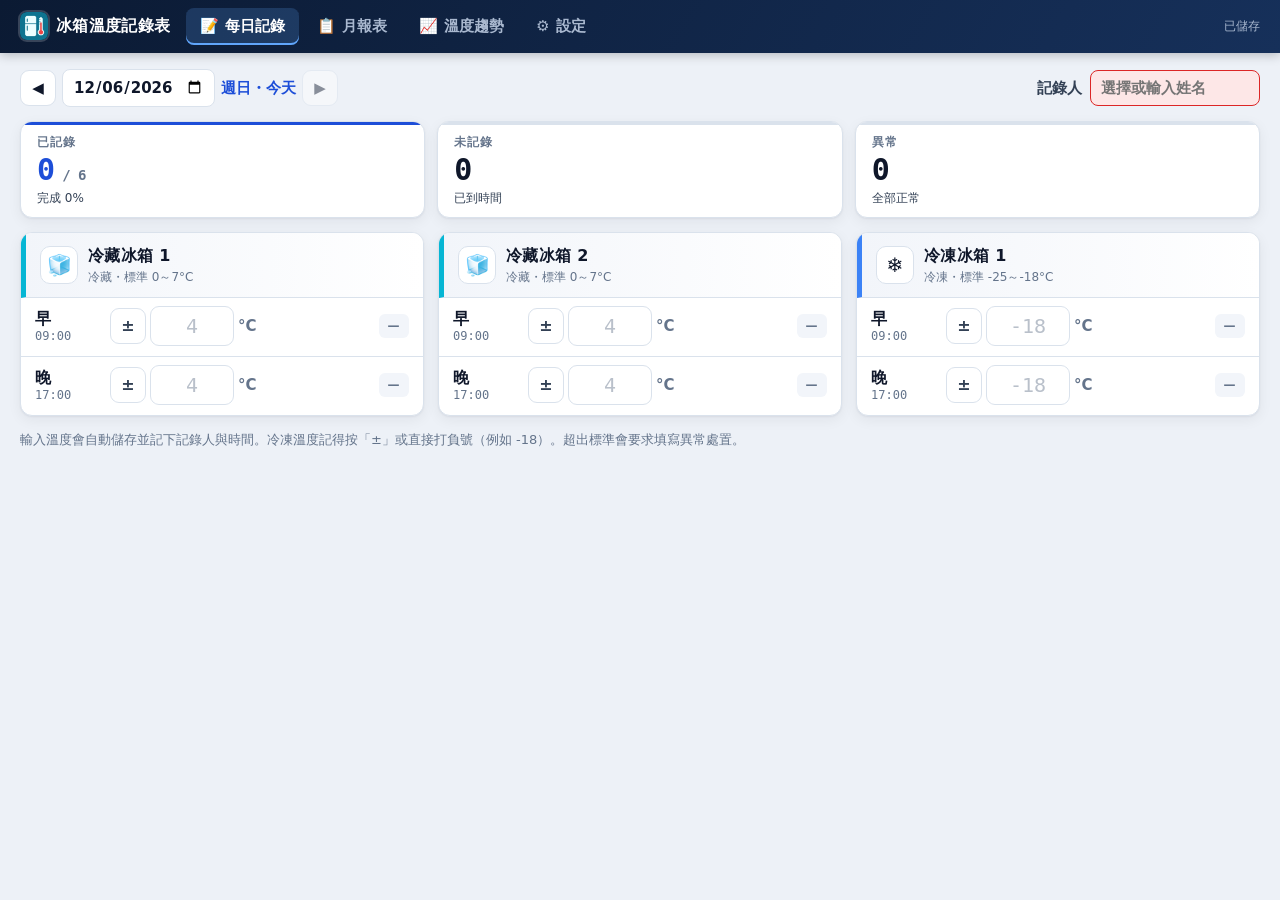
==== web/index.html @ ce582759 "v1.4.1: 下限／上限填反時照較低～較高判斷，啟動與設定時自動對調 Co-Authored-By: Claude Opus 5.5 <noreply@anthropic.com>" ====
<!doctype html>
<html lang="zh-Hant">
<head>
<meta charset="utf-8">
<meta name="viewport" content="width=device-width, initial-scale=1, maximum-scale=1, viewport-fit=cover">
<meta name="theme-color" content="#0b1a33">
<meta name="apple-mobile-web-app-capable" content="yes">
<meta name="apple-mobile-web-app-status-bar-style" content="black-translucent">
<meta name="apple-mobile-web-app-title" content="冰箱溫度">
<title>冰箱溫度記錄表系統</title>
<link rel="manifest" href="manifest.webmanifest">
<link rel="icon" href="icons/icon-192.png">
<link rel="apple-touch-icon" href="icons/apple-touch-icon.png">
<link rel="stylesheet" href="styles.css?v=11">
</head>
<body>
<header class="top">
  <div class="brand"><img src="icons/icon-192.png" alt=""><span id="shop">冰箱溫度記錄表</span></div>
  <nav id="nav">
    <a href="#/day" data-v="day" title="Alt+1"><b>📝</b><span>每日記錄</span><i id="navdot" hidden></i></a>
    <a href="#/month" data-v="month" title="Alt+2"><b>📋</b><span>月報表</span></a>
    <a href="#/chart" data-v="chart" title="Alt+3"><b>📈</b><span>溫度趨勢</span></a>
    <a href="#/settings" data-v="settings" title="Alt+4"><b>⚙️</b><span>設定</span></a>
  </nav>
  <span id="status" class="status"></span>
  <a id="cloudst" class="cloudst" href="#/settings" hidden></a>
</header>
<main id="app"><p class="empty">載入中…</p></main>
<div id="tt" class="tt" hidden></div>
<div id="toast" class="toast" hidden></div>
<script src="config.js?v=11"></script>
<script src="xlsx.js?v=11"></script>
<script src="app.js?v=11"></script>
</body>
</html>
---- web/styles.css ----
:root {
  color-scheme: light;
  /* 專業儀表板風：深藍頂列／導覽、淺灰藍底、白色資訊卡 */
  --bg: #edf1f7;
  --surface: #ffffff;
  --surface-2: #f2f5fa;
  --line: #dae2ec;
  --text: #0f172a;
  --text-2: #334155;
  --muted: #64748b;
  --brand: #1d4ed8;
  --brand-ink: #fff;
  --brand-soft: #dde8fd;
  --nav: #0b1a33;
  --nav-2: #16305a;
  --nav-text: #a9b8cf;
  --series: #2563eb;
  --series-soft: #dbe7fb;
  --up: #15803d;
  --down: #dc2626;
  --danger: #dc2626;
  --has: #f8fafd;
  --bad-soft: #fde7e7;
  --warn: #b45309;
  --warn-soft: #fdf1d3;
  --ok-soft: #dcf5e4;
  --band: rgba(22, 163, 74, .10);
  --shadow: 0 1px 2px rgba(15, 23, 42, .05), 0 4px 14px rgba(15, 23, 42, .06);
  --r: 12px;
  --mono: ui-monospace, "SF Mono", "Cascadia Mono", Consolas, "Roboto Mono", monospace;
}
@media (prefers-color-scheme: dark) {
  :root:not([data-theme="light"]) {
    color-scheme: dark;
    --bg: #08101d;
    --surface: #101b2d;
    --surface-2: #172439;
    --line: #23334b;
    --text: #e3e9f2;
    --text-2: #b4c0d2;
    --muted: #8193ab;
    --brand: #60a5fa;
    --brand-ink: #06101f;
    --brand-soft: #16294a;
    --nav: #050c18;
    --nav-2: #0c1a30;
    --nav-text: #8fa1bb;
    --series: #60a5fa;
    --series-soft: #1b3150;
    --up: #4ade80;
    --down: #f87171;
    --danger: #f87171;
    --has: #122036;
    --bad-soft: #3a1820;
    --warn: #fbbf24;
    --warn-soft: #382c10;
    --ok-soft: #11301f;
    --band: rgba(74, 222, 128, .10);
    --shadow: 0 1px 2px rgba(0, 0, 0, .3);
  }
}
:root[data-theme="dark"] { color-scheme: dark; }

* { box-sizing: border-box; }
html { -webkit-text-size-adjust: 100%; }
body {
  margin: 0; background: var(--bg); color: var(--text);
  font: 15px/1.5 system-ui, -apple-system, "Segoe UI", "Microsoft JhengHei", "PingFang TC", "Noto Sans TC", sans-serif;
  font-variant-numeric: tabular-nums;
}
[hidden] { display: none !important; }
h2, h3 { margin: 0; }
h2 { font-size: 20px; }
h3 { font-size: 15px; }
code { font-size: 12px; word-break: break-all; background: var(--surface-2); padding: 1px 4px; border-radius: 4px; }
.muted { color: var(--muted); }
.center { text-align: center; }
.pad { padding: 0 16px; }
.sp { flex: 1; }
.empty { color: var(--muted); text-align: center; padding: 32px 12px; }
.hint { color: var(--muted); font-size: 13px; margin: 0 0 12px; }

/* ---- 頂列 ---- */
.top {
  position: sticky; top: 0; z-index: 20; display: flex; align-items: center; gap: 16px;
  padding: 8px 20px; padding-top: max(8px, env(safe-area-inset-top));
  background: var(--surface); border-bottom: 1px solid var(--line);
}
.brand { display: flex; align-items: center; gap: 8px; font-weight: 700; font-size: 16px; white-space: nowrap; min-width: 0; }
.brand img { width: 28px; height: 28px; border-radius: 7px; }
.brand span { overflow: hidden; text-overflow: ellipsis; }
#nav { display: flex; gap: 4px; }
#nav a {
  display: flex; align-items: center; gap: 6px; padding: 7px 14px; border-radius: 8px;
  color: var(--text-2); text-decoration: none; font-weight: 600; white-space: nowrap;
}
#nav a b { font-weight: 400; }
#nav a:hover { background: var(--surface-2); }
#nav a.on { background: var(--brand-soft); color: var(--brand); }
.status { margin-left: auto; font-size: 12px; color: var(--muted); white-space: nowrap; }
.status.bad { color: var(--danger); font-weight: 700; }
.cloudst { font-size: 12px; font-weight: 600; color: var(--muted); text-decoration: none; white-space: nowrap; padding: 3px 8px; border-radius: 999px; background: var(--surface-2); }
.cloudst.ok { color: var(--up); }
.cloudst.bad { color: var(--danger); }
.cloudform { display: grid; grid-template-columns: minmax(0, 2fr) minmax(0, 1fr) auto; gap: 10px; align-items: end; }
.cloudform label { display: grid; gap: 4px; font-weight: 600; color: var(--text-2); font-size: 13px; }
.card p.pad { margin: 0 0 12px; }
.modal { position: fixed; inset: 0; z-index: 70; background: rgba(0, 0, 0, .45); display: grid; place-items: center; padding: 16px; }
.dlg { background: var(--surface); color: var(--text); border-radius: 14px; padding: 20px; max-width: 440px; width: 100%; box-shadow: 0 10px 40px rgba(0, 0, 0, .3); }
.dlg p { margin: 0 0 16px; line-height: 1.6; }
.dlg .btns { flex-direction: column; }
.dlg .btns .btn { width: 100%; min-height: 42px; }

/* 導覽列固定：整個頁面不捲動，只有內容區（#app）捲動，iPhone 彈跳或叫出鍵盤時頂列、底部導覽也不會跑掉 */
html, body { height: 100%; }
body { display: flex; flex-direction: column; height: 100vh; height: 100dvh; overflow: hidden; overscroll-behavior: none; }
.top { flex: none; }
main {
  flex: 1; min-height: 0; overflow-y: auto; overflow-x: hidden; overscroll-behavior: contain; -webkit-overflow-scrolling: touch;
  padding: 16px max(20px, calc((100% - 1400px) / 2)) 40px;
}
.page-head { display: flex; align-items: center; gap: 12px; flex-wrap: wrap; margin-bottom: 14px; }

/* ---- 按鈕與輸入 ---- */
.btn {
  display: inline-flex; align-items: center; justify-content: center; gap: 4px;
  min-height: 36px; padding: 6px 14px; border-radius: 8px; border: 1px solid var(--line);
  background: var(--surface); color: var(--text); font: inherit; font-weight: 600; cursor: pointer; user-select: none;
}
.btn:hover:not(:disabled) { border-color: var(--muted); }
.btn:disabled { opacity: .45; cursor: default; }
.btn.primary { background: var(--brand); border-color: var(--brand); color: var(--brand-ink); }
.btn.danger { color: var(--danger); }
.btn.icon { padding: 0; width: 36px; }
.btn.sm { min-height: 28px; width: 28px; font-size: 11px; }
input, textarea, select {
  font: inherit; color: var(--text); background: var(--surface); border: 1px solid var(--line);
  border-radius: 8px; padding: 6px 10px; min-height: 36px; min-width: 0;
}
input:focus, textarea:focus { outline: 2px solid var(--brand); outline-offset: -1px; border-color: transparent; }
input.warn { border-color: var(--danger); }
input[type=checkbox] { min-height: 0; width: 18px; height: 18px; accent-color: var(--brand); }
textarea { width: 100%; resize: vertical; }
.chk { display: inline-flex; align-items: center; gap: 6px; font-size: 13px; color: var(--text-2); cursor: pointer; }

.seg { display: inline-flex; flex-wrap: wrap; gap: 2px; background: var(--surface-2); padding: 3px; border-radius: 9px; }
.seg button {
  font: inherit; font-size: 13px; font-weight: 600; border: 0; background: transparent; color: var(--text-2);
  padding: 5px 11px; border-radius: 7px; cursor: pointer; white-space: nowrap;
}
.seg button.on { background: var(--surface); color: var(--brand); box-shadow: var(--shadow); }
.seg.sm button { padding: 3px 9px; font-size: 12px; }

/* ---- KPI ---- */
.kpis { display: grid; grid-template-columns: repeat(auto-fit, minmax(150px, 1fr)); gap: 10px; margin-bottom: 14px; }
.kpi { background: var(--surface); border: 1px solid var(--line); border-radius: var(--r); padding: 10px 14px; box-shadow: var(--shadow); }
.kpi .l { font-size: 12px; color: var(--muted); font-weight: 600; }
.kpi .v { font-size: 22px; font-weight: 700; line-height: 1.3; }
.kpi.main .v { color: var(--brand); }
.kpi .s { font-size: 12px; color: var(--text-2); }
.dl { font-weight: 700; }
.dl.up { color: var(--up); }
.dl.down { color: var(--down); }

/* ---- 每日記錄 ---- */
.datebar { display: flex; align-items: center; gap: 6px; flex-wrap: wrap; }
.datebar input[type=date], .datebar input[type=month] { font-weight: 700; }
.wd { font-weight: 700; color: var(--text-2); min-width: 4.5em; text-align: center; }
.wd.we { color: var(--brand); }
.me { margin-left: auto; display: flex; align-items: center; gap: 8px; font-weight: 700; color: var(--text-2); }
.me input { width: 170px; font-weight: 700; }
.me.need input { border-color: var(--danger); background: var(--bad-soft); }
#navdot { width: 8px; height: 8px; border-radius: 50%; background: var(--danger); display: inline-block; margin-left: -2px; align-self: flex-start; }
.banner { padding: 9px 14px; border-radius: var(--r); margin-bottom: 10px; font-size: 14px; line-height: 1.7; }
.banner.warn { background: var(--warn-soft); color: var(--warn); }
.banner.bad { background: var(--bad-soft); color: var(--danger); font-weight: 600; }
.lnk { font: inherit; color: inherit; background: none; border: 0; padding: 0; text-decoration: underline; cursor: pointer; font-weight: 700; }
.kpi .v small { font-size: 14px; color: var(--muted); font-weight: 600; }
.kpi.warnk .v { color: var(--warn); }
.kpi.badk .v { color: var(--danger); }

.fridges { display: grid; grid-template-columns: repeat(auto-fill, minmax(340px, 1fr)); gap: 14px; margin-bottom: 14px; align-items: start; }
.fcard { background: var(--surface); border: 1px solid var(--line); border-radius: var(--r); box-shadow: var(--shadow); overflow: hidden; }
.fhead { display: flex; align-items: center; gap: 10px; padding: 10px 14px; background: var(--surface-2); border-left: 4px solid var(--brand); }
.fcard.t-freeze .fhead { border-left-color: #2563eb; }
.fcard.t-hot .fhead { border-left-color: #ea580c; }
.fcard.t-other .fhead { border-left-color: var(--muted); }
.ficon { font-size: 22px; }
.fname { display: flex; flex-direction: column; min-width: 0; }
.fname b { font-size: 16px; }
.fname small { color: var(--muted); font-size: 12px; }
.fname .tag { align-self: flex-start; margin: 2px 0; }
.srow { display: grid; grid-template-columns: 4.2em auto 1fr; grid-template-areas: "slot tin st" "slot meta meta"; align-items: center; gap: 2px 12px; padding: 8px 14px; border-top: 1px solid var(--line); }
.fhead + .srow { border-top: 0; }
.srow.has { background: var(--has); }
.srow.x { background: var(--bad-soft); }
.slot { grid-area: slot; display: flex; flex-direction: column; line-height: 1.25; }
.slot b { font-size: 16px; }
.slot small { color: var(--muted); font-size: 12px; }
.tin { grid-area: tin; display: flex; align-items: center; gap: 4px; }
.tin input { width: 84px; text-align: center; font-weight: 700; font-size: 18px; padding: 4px; }
.srow.x .tin input { color: var(--danger); border-color: var(--danger); }
.tin .unit { color: var(--muted); font-weight: 600; }
.btn.sign { font-size: 16px; color: var(--text-2); }
.st { grid-area: st; justify-self: end; }
.meta { grid-area: meta; font-size: 12px; color: var(--muted); }
.meta:empty { display: none; }
.pill { display: inline-block; font-size: 12px; font-weight: 700; padding: 2px 10px; border-radius: 999px; background: var(--surface-2); color: var(--muted); white-space: nowrap; }
.pill.ok { background: var(--ok-soft); color: var(--up); }
.pill.bad { background: var(--danger); color: #fff; }
.pill.miss { background: var(--warn-soft); color: var(--warn); }
.actbox { grid-column: 1 / -1; margin-top: 6px; text-align: left; font: inherit; font-size: 13px; color: var(--text-2); background: var(--surface); border: 1px dashed var(--line); border-radius: 8px; padding: 6px 10px; cursor: pointer; line-height: 1.5; }
.actbox.open { color: var(--danger); border-color: var(--danger); font-weight: 700; }

/* ---- 區域 ---- */
.areah { display: flex; align-items: baseline; gap: 8px; font-size: 16px; margin: 4px 0 10px; color: var(--text-2); }
.areah small { font-size: 12px; color: var(--muted); font-weight: 600; }
.sh-std { display: flex; flex-wrap: wrap; gap: 2px 14px; font-size: 11.5px; color: #444; margin-bottom: 6px; }
.sh-tbl.dense th, .sh-tbl.dense td { font-size: 10px; padding: 1px 2px; }
.sh-tbl.dense td.t { min-width: 30px; }
.sh-tbl.dense td.acts { min-width: 70px; }
.ftable .f-area { width: 120px; }

/* ---- 對話框 ---- */
.dlg.wide { max-width: 560px; }
.dlg { max-height: calc(100vh - 32px); overflow: auto; }
.dlg .xh { color: var(--danger); font-size: 18px; margin-bottom: 8px; }
.xv { color: var(--danger); }
.btns.col { flex-direction: column; }
.btns.col .btn { width: 100%; min-height: 42px; }
.dlg .btns { margin-top: 14px; }
.chips { display: flex; flex-wrap: wrap; gap: 6px; margin-bottom: 12px; }
.chip { font: inherit; font-size: 13px; padding: 5px 11px; border-radius: 999px; border: 1px solid var(--line); background: var(--surface-2); color: var(--text-2); cursor: pointer; }
.chip.on { background: var(--brand-soft); color: var(--brand); border-color: var(--brand); }
.fl { display: grid; gap: 4px; font-weight: 600; color: var(--text-2); font-size: 13px; margin-bottom: 10px; }
.fl input { width: 140px; }

/* ---- 表格 ---- */
.tbl-wrap { overflow-x: auto; background: var(--surface); border: 1px solid var(--line); border-radius: var(--r); box-shadow: var(--shadow); }
.card .tbl-wrap { border: 0; border-radius: 0; box-shadow: none; }
table { width: 100%; border-collapse: collapse; }
th, td { padding: 7px 10px; text-align: left; border-bottom: 1px solid var(--line); white-space: nowrap; }
th { font-size: 12px; color: var(--muted); font-weight: 700; background: var(--surface-2); }
tbody tr:last-child td { border-bottom: 0; }
.r { text-align: right; }
.c { text-align: center; }

.ftable td { padding: 5px 8px; }
.ftable input:not([type=checkbox]), .ftable select { width: 100%; }
.ftable .f-name { min-width: 160px; }
.ftable .f-type { width: 110px; }
.ftable .f-lo input, .ftable .f-hi input { width: 90px; text-align: right; }
.ftable label span { display: none; }
.ftable .mv { white-space: nowrap; width: 70px; }
.ftable .mv .btn { margin-right: 2px; }
.ftable tr.off td { color: var(--muted); }
.ftable tr.off input:not([type=checkbox]) { opacity: .6; }
.slots { display: grid; gap: 8px; }
.slotrow { display: grid; grid-template-columns: 1fr 130px auto; gap: 8px; align-items: center; }
#staff { min-height: 110px; }

/* ---- 卡片 / 篩選 ---- */
.filters { display: flex; flex-wrap: wrap; gap: 10px; align-items: center; margin-bottom: 14px; }
.range { display: flex; align-items: center; gap: 6px; flex-wrap: wrap; }
.range .muted { font-size: 13px; }
.card { background: var(--surface); border: 1px solid var(--line); border-radius: var(--r); margin-bottom: 14px; box-shadow: var(--shadow); padding-bottom: 12px; overflow: hidden; }
.card:has(> .tbl-wrap:last-child) { padding-bottom: 0; }
.card-head { display: flex; align-items: center; gap: 10px; flex-wrap: wrap; padding: 12px 16px 8px; }
.card.form { padding: 14px 16px; }
.card.form label { display: grid; gap: 4px; font-weight: 600; color: var(--text-2); max-width: 420px; }
.card .hint.pad { margin-bottom: 10px; }
.two { display: grid; grid-template-columns: 1fr 1fr; gap: 14px; }
.btns { display: flex; gap: 8px; flex-wrap: wrap; }

/* ---- 趨勢圖 ---- */
.charts { display: grid; grid-template-columns: repeat(auto-fill, minmax(460px, 1fr)); gap: 14px; }
.charts.one { grid-template-columns: 1fr; }
.charts .card { margin-bottom: 0; }
.cstats { display: flex; flex-wrap: wrap; gap: 4px 16px; padding: 0 16px 8px; font-size: 13px; color: var(--text-2); }
.cstats b { color: var(--text); }
.cstats b.xv { color: var(--danger); }
.chart { padding: 0 12px; min-height: 120px; }
.chart svg { display: block; overflow: visible; }
.chart .grid { stroke: var(--line); stroke-width: 1; }
.chart .zero { stroke: var(--muted); stroke-width: 1; }
.chart .band { fill: var(--band); }
.chart .limit { stroke: var(--danger); stroke-width: 1.2; stroke-dasharray: 5 4; }
.chart .yl { fill: var(--muted); font-size: 11px; text-anchor: end; }
.chart .xl { fill: var(--muted); font-size: 11px; text-anchor: middle; }
.chart .line { fill: none; stroke: var(--series); stroke-width: 2; stroke-linejoin: round; }
.chart .pt { fill: var(--surface); stroke: var(--series); stroke-width: 1.6; }
.chart .pt.x { fill: var(--danger); stroke: var(--surface); stroke-width: 1.5; }
.chart .pt.hl { stroke: var(--text); stroke-width: 2.4; }
.chart .hit { fill: transparent; cursor: crosshair; }

/* ---- 月報表（紙本樣式，深色模式也保持白底） ---- */
.sheets { display: grid; gap: 20px; justify-items: center; }
.sheet {
  width: 100%; max-width: 800px; background: #fff; color: #111; padding: 22px 26px; border-radius: 4px;
  box-shadow: 0 1px 3px rgba(0, 0, 0, .12), 0 4px 16px rgba(0, 0, 0, .06); font-size: 12.5px; overflow-x: auto;
}
.sh-head h2 { text-align: center; font-size: 20px; letter-spacing: .08em; margin-bottom: 8px; }
.sh-info { display: flex; justify-content: space-between; flex-wrap: wrap; gap: 4px 16px; margin-bottom: 8px; font-size: 13px; }
.sh-tbl { border-collapse: collapse; width: 100%; }
.sh-tbl th, .sh-tbl td { border: 1px solid #555; padding: 2px 5px; height: 21px; color: #111; background: none; font-size: 12px; white-space: nowrap; }
.sh-tbl th { background: #eef3f4; font-weight: 700; }
.sh-tbl th small { font-weight: 400; }
.sh-tbl tbody tr:last-child td { border-bottom: 1px solid #555; }
.sh-tbl tr.we td:nth-child(-n+2) { color: #b91c1c; }
.sh-tbl td.t { font-weight: 700; min-width: 40px; }
.sh-tbl td.x { color: #c00; background: #fde8e8; }
.sh-tbl td.by small { color: #b45309; margin-left: 2px; }
.sh-tbl td.acts { white-space: normal; min-width: 110px; font-size: 11px; color: #c00; line-height: 1.35; }
.sh-tbl .sign { width: 46px; }
.sh-foot { margin-top: 8px; font-size: 12.5px; }
.sh-sum { margin-bottom: 14px; }
.sh-sum .xv { color: #c00; }
.sh-signs { display: flex; gap: 12px; }
.sh-signs span { flex: 1; border-bottom: 1px solid #333; padding-bottom: 18px; }
.sh-note { margin-top: 10px; color: #666; font-size: 11px; }


/* ============================================================ 專業儀表板風外觀 ============================================================ */
/* 頂列：深藍漸層 */
.top { background: linear-gradient(120deg, var(--nav), var(--nav-2)); border-bottom: 0; color: #fff; box-shadow: 0 2px 10px rgba(5, 12, 24, .25); }
.brand { color: #fff; letter-spacing: .02em; }
.brand img { box-shadow: 0 0 0 2px rgba(255, 255, 255, .18); }
#nav a { color: var(--nav-text); }
#nav a:hover { background: rgba(255, 255, 255, .08); color: #fff; }
#nav a.on { background: rgba(96, 165, 250, .2); color: #fff; box-shadow: inset 0 -2px 0 #60a5fa; }
.status { color: var(--nav-text); }
.status.bad { color: #fca5a5; }
.cloudst { background: rgba(255, 255, 255, .1); color: var(--nav-text); display: inline-flex; align-items: center; gap: 5px; }
.cloudst::before { content: ''; width: 7px; height: 7px; border-radius: 50%; background: currentColor; }
.cloudst.ok { color: #4ade80; }
.cloudst.bad { color: #fca5a5; }

/* 按鈕／切換 */
.btn { border-radius: 9px; }
.btn.primary { background: linear-gradient(180deg, #2b62e8, #1d4ed8); border-color: #1a45c2; color: #fff; box-shadow: 0 1px 2px rgba(29, 78, 216, .3); }
.seg { background: var(--surface-2); border: 1px solid var(--line); }
.seg button.on { background: var(--brand); color: var(--brand-ink); box-shadow: 0 1px 3px rgba(29, 78, 216, .3); }

/* KPI 儀表：大數字＋上方色條 */
.kpis { gap: 12px; }
.kpi { position: relative; overflow: hidden; padding: 12px 16px 10px; border-radius: var(--r); }
.kpi::before { content: ''; position: absolute; left: 0; right: 0; top: 0; height: 3px; background: var(--line); }
.kpi.main::before { background: var(--brand); }
.kpi.warnk::before { background: #f59e0b; }
.kpi.badk::before { background: var(--danger); }
.kpi .l { letter-spacing: .08em; font-size: 11.5px; }
.kpi .v { font-family: var(--mono); font-size: 30px; font-weight: 800; letter-spacing: -.02em; line-height: 1.25; }
.kpi .v small { font-family: var(--mono); }

/* 提示條 */
.banner { border-left: 4px solid currentColor; border-radius: 8px; }

/* 區域標題 */
.areah { display: flex; align-items: center; gap: 10px; color: var(--text); font-size: 15px; letter-spacing: .04em; margin: 10px 0; }
.areah::after { content: ''; flex: 1; height: 1px; background: var(--line); }
.areah small { background: var(--brand-soft); color: var(--brand); padding: 1px 9px; border-radius: 999px; }

/* 設備卡 */
.fcard { border-radius: var(--r); }
.fhead { background: linear-gradient(90deg, var(--surface-2), var(--surface)); border-left-width: 5px; border-bottom: 1px solid var(--line); padding: 11px 14px; }
.fcard.t-chill .fhead { border-left-color: #06b6d4; }
.fcard.t-freeze .fhead { border-left-color: #3b82f6; }
.ficon { width: 38px; height: 38px; flex: none; border-radius: 10px; display: grid; place-items: center; background: var(--surface); border: 1px solid var(--line); font-size: 20px; }
.fname b { letter-spacing: .02em; }
.srow.x { box-shadow: inset 4px 0 0 var(--danger); }
.srow.has:not(.x) { box-shadow: inset 4px 0 0 #22c55e; }
.slot small { font-family: var(--mono); }
.tin input { font-family: var(--mono); font-size: 20px; font-weight: 800; border-radius: 9px; }
.tin input::placeholder { font-weight: 500; color: var(--muted); opacity: .45; }
.pill { border-radius: 6px; letter-spacing: .04em; padding: 3px 9px; display: inline-flex; align-items: center; gap: 5px; }
.pill.ok::before, .pill.miss::before { content: ''; width: 6px; height: 6px; border-radius: 50%; background: currentColor; }
.pill.bad { background: var(--danger); color: #fff; box-shadow: 0 0 0 3px var(--bad-soft); }

/* 卡片標題前加色條 */
.card { border-radius: var(--r); }
.card-head h3 { display: flex; align-items: center; gap: 8px; }
.card-head h3::before { content: ''; width: 4px; height: 16px; border-radius: 2px; background: var(--brand); }
.cstats b { font-family: var(--mono); }
th { letter-spacing: .04em; }

/* 對話框 */
.modal { background: rgba(5, 12, 24, .55); backdrop-filter: blur(2px); -webkit-backdrop-filter: blur(2px); }
.dlg { border-radius: 16px; border-top: 4px solid var(--brand); }

/* 提示訊息與圖表浮動說明 */
.toast {
  position: fixed; left: 50%; bottom: 24px; transform: translateX(-50%); z-index: 80; max-width: calc(100% - 32px);
  background: var(--nav); color: #fff; padding: 10px 18px; border-radius: 10px; font-size: 14px; font-weight: 600;
  box-shadow: 0 8px 24px rgba(5, 12, 24, .35); border-left: 4px solid #60a5fa;
}
.tt {
  position: fixed; z-index: 90; pointer-events: none; background: var(--nav); color: #e3e9f2; padding: 7px 10px; border-radius: 8px;
  font-size: 12.5px; line-height: 1.5; box-shadow: 0 6px 18px rgba(5, 12, 24, .35); max-width: 260px;
}

/* ---- 列印：只印記錄表，每台設備一頁 A4 ---- */
@media print {
  @page { size: A4 portrait; margin: 10mm; }
  body { background: #fff; }
  .top, .no-print, .toast, .tt, .modal { display: none !important; }
  html, body { height: auto; overflow: visible; display: block; }
  main { padding: 0; max-width: none; overflow: visible; }
  .sheets { display: block; }
  .sheet { box-shadow: none; padding: 0; max-width: none; border-radius: 0; overflow: visible; break-after: page; page-break-after: always; }
  .sheet:last-child { break-after: auto; page-break-after: auto; }
  .sh-tbl th, .sh-tbl td { -webkit-print-color-adjust: exact; print-color-adjust: exact; padding: 2px 3px; font-size: 11px; }
  .sh-tbl.dense th, .sh-tbl.dense td { font-size: 10px; padding: 1px 2px; }
  body:not([data-view=month]) main > * { display: none; }
}

/* ---- 觸控裝置：輸入框至少 16px，iPhone 點輸入框時就不會自動放大畫面 ---- */
@media (pointer: coarse), screen and (max-width: 719px) {
  input, select, textarea, .chip { font-size: 16px; }
  input[type=date], input[type=month], input[type=time] { min-height: 40px; }
}

/* ---- 手機 ---- */
@media screen and (max-width: 860px) {
  .two { grid-template-columns: 1fr; }
  .charts { grid-template-columns: 1fr; }
}
@media screen and (max-width: 719px) {
  .top { padding: 8px 16px; padding-top: max(8px, env(safe-area-inset-top)); }
  #nav {
    position: fixed; left: 0; right: 0; bottom: 0; z-index: 30; background: var(--nav); border-top: 1px solid rgba(255, 255, 255, .08);
    padding: 4px 4px max(4px, env(safe-area-inset-bottom)); justify-content: space-around; gap: 0;
  }
  #nav a { flex-direction: column; gap: 0; padding: 4px 6px; font-size: 11px; flex: 1; position: relative; }
  #nav a.on { background: transparent; box-shadow: none; color: #fff; }
  #nav a.on::before { content: ''; position: absolute; top: -4px; left: 30%; right: 30%; height: 3px; border-radius: 0 0 3px 3px; background: #60a5fa; }
  #nav a.on b { filter: drop-shadow(0 0 6px rgba(96, 165, 250, .7)); }
  #nav a b { font-size: 20px; line-height: 1.2; }
  #navdot { position: absolute; top: 4px; left: calc(50% + 10px); }
  main { padding: 12px 16px calc(84px + env(safe-area-inset-bottom)); }
  .toast { bottom: calc(80px + env(safe-area-inset-bottom)); }
  .page-head h2 { font-size: 18px; }
  .cloudform { grid-template-columns: 1fr; }
  .status { display: none; }
  .cloudst { margin-left: auto; }
  .datebar { width: 100%; }
  .datebar input[type=date], .datebar input[type=month] { flex: 1; }
  .me { margin-left: 0; width: 100%; }
  .me input { flex: 1; width: auto; }
  .kpis { grid-template-columns: repeat(3, 1fr); gap: 8px; }
  .kpi { padding: 8px 10px; }
  .kpi .l { font-size: 11px; }
  .kpi .v { font-size: 24px; }
  .fridges { grid-template-columns: 1fr; }
  .srow { padding: 8px 12px; gap: 2px 8px; }
  .tin input { width: 76px; }
  .btn.icon { width: 40px; min-height: 40px; font-size: 18px; }
  .btn.icon.sm { width: 32px; min-height: 32px; font-size: 12px; }
  .sheet { padding: 14px 12px; }

  /* 設備表格 → 卡片 */
  .ftable thead { display: none; }
  .ftable, .ftable tbody { display: block; }
  .ftable tr { display: grid; grid-template-columns: 1fr 1fr auto; gap: 6px 8px; padding: 10px 12px; border-bottom: 1px solid var(--line); }
  .ftable td { display: block; padding: 0; border: 0; white-space: normal; }
  .ftable .f-name { grid-column: 1 / 3; min-width: 0; }
  .ftable .f-name input { font-weight: 700; }
  .ftable .f-del { grid-column: 3; grid-row: 1; }
  .ftable .f-area { grid-column: 1 / 3; width: auto; }
  .ftable .f-area input { width: 100%; }
  .ftable .f-type { grid-column: 1; width: auto; }
  .ftable .f-off { grid-column: 2; display: flex; align-items: center; }
  .ftable .mv { grid-column: 3; grid-row: 2 / span 2; width: auto; display: flex; flex-direction: column; gap: 4px; }
  .ftable .f-lo, .ftable .f-hi { text-align: left; }
  .ftable label { display: flex; align-items: center; gap: 6px; }
  .ftable label span { display: inline; font-size: 12px; color: var(--muted); white-space: nowrap; }
  .ftable .f-lo input, .ftable .f-hi input { width: 100%; text-align: left; }
  .seg { width: 100%; }
  .range { width: 100%; }
  .range input { flex: 1; }
  .filters select { width: 100%; }
  .slotrow { grid-template-columns: 1fr 110px auto; }
  th, td { padding: 6px 8px; }
}

/* ---- 溫度數字鍵盤（觸控裝置） ---- */
#kp {
  position: fixed; left: 0; right: 0; bottom: 0; z-index: 75; background: var(--surface-2); border-top: 1px solid var(--line);
  padding: 6px 8px max(8px, env(safe-area-inset-bottom)); box-shadow: 0 -6px 20px rgba(0, 0, 0, .18); user-select: none; -webkit-user-select: none;
}
.kp-head { display: flex; align-items: center; justify-content: space-between; padding: 2px 4px 6px; font-weight: 700; color: var(--text-2); font-size: 14px; }
.kp-head button { font: inherit; font-size: 14px; font-weight: 700; border: 0; background: none; color: var(--brand); padding: 4px 8px; }
.kp-keys { display: grid; grid-template-columns: repeat(4, 1fr); gap: 6px; max-width: 520px; margin: 0 auto; }
.kp-keys button {
  font: inherit; font-size: 22px; font-weight: 600; height: 52px; border-radius: 10px; border: 1px solid var(--line);
  background: var(--surface); color: var(--text); touch-action: manipulation; -webkit-tap-highlight-color: transparent;
}
.kp-keys button:active { background: var(--brand-soft); }
.kp-keys .k-neg { font-size: 28px; color: #2563eb; font-weight: 800; }
.kp-keys .k-del, .kp-keys .k-clr { font-size: 17px; color: var(--text-2); }
.kp-keys .k-next { grid-column: span 2; background: var(--brand); border-color: var(--brand); color: var(--brand-ink); font-size: 18px; font-weight: 700; }
body.kp-open main { padding-bottom: calc(var(--kph, 290px) + 24px); }
body.kp-open .modal { align-items: start; padding-top: 8px; padding-bottom: calc(var(--kph, 290px) + 8px); }
body.kp-open .dlg { max-height: calc(100vh - var(--kph, 290px) - 16px); max-height: calc(100dvh - var(--kph, 290px) - 16px); }
@media print { #kp { display: none !important; } }
input.kp-on { outline: 3px solid var(--brand); outline-offset: -1px; border-color: transparent; }
input[readonly][data-kp] { cursor: pointer; -webkit-user-select: none; user-select: none; caret-color: transparent; }

/* ---- 產生 PDF 用的隱藏版面（與列印樣式相同，A4 內容寬 718px） ---- */
.pdf-render { position: fixed; left: -10000px; top: 0; width: 718px; background: #fff; }
.pdf-render .sheet { box-shadow: none; padding: 0; max-width: none; border-radius: 0; overflow: visible; margin-bottom: 20px; }
.pdf-render .sh-tbl th, .pdf-render .sh-tbl td { padding: 2px 3px; font-size: 11px; }
.pdf-render .sh-tbl.dense th, .pdf-render .sh-tbl.dense td { font-size: 10px; padding: 1px 2px; }
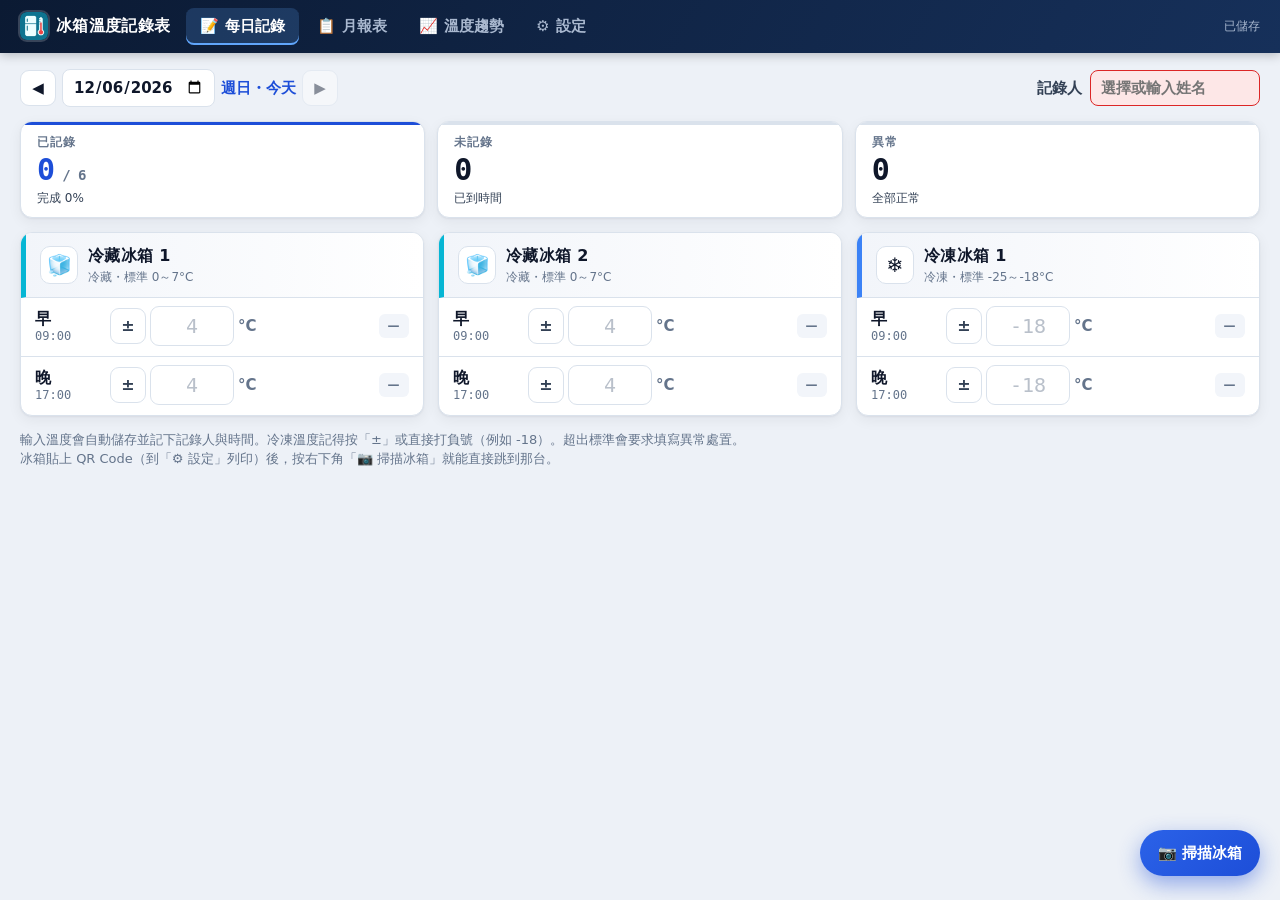
==== commit 3e44738c: "v1.6.0: 員工 PIN 碼登入與權限分級、冰箱 QR Code 標籤與 App 內掃描 Co-Authored-By: Claude Opus 5.5 <noreply@anthropic.co" ====
--- a/web/index.html
+++ b/web/index.html
@@ -11,9 +11,45 @@
 <link rel="manifest" href="manifest.webmanifest">
 <link rel="icon" href="icons/icon-192.png">
 <link rel="apple-touch-icon" href="icons/apple-touch-icon.png">
-<link rel="stylesheet" href="styles.css?v=11">
+<link rel="stylesheet" href="styles.css?v=13">
 </head>
 <body>
+<!-- 啟動動畫：App 載入完成後淡出（至少顯示約 1.6 秒） -->
+<div id="splash" aria-hidden="true">
+  <div class="spl">
+    <div class="spl-logo">
+      <svg viewBox="0 0 140 140" width="140" height="140">
+        <defs>
+          <linearGradient id="splG" x1="0" y1="0" x2="1" y2="1"><stop offset="0" stop-color="#60a5fa"/><stop offset="1" stop-color="#22d3ee"/></linearGradient>
+          <linearGradient id="splM" x1="0" y1="1" x2="0" y2="0"><stop offset="0" stop-color="#22d3ee"/><stop offset="1" stop-color="#60a5fa"/></linearGradient>
+        </defs>
+        <circle cx="70" cy="70" r="62" fill="rgba(255,255,255,.04)" stroke="rgba(255,255,255,.1)" stroke-width="4"/>
+        <circle class="spl-arc" cx="70" cy="70" r="62" fill="none" stroke="url(#splG)" stroke-width="4" stroke-linecap="round" transform="rotate(-90 70 70)"/>
+        <rect class="spl-band" x="80" y="44" width="16" height="30" rx="3" fill="rgba(74,222,128,.22)"/>
+        <g stroke="rgba(255,255,255,.45)" stroke-width="2" stroke-linecap="round">
+          <line x1="80" y1="36" x2="88" y2="36"/><line x1="80" y1="48" x2="86" y2="48"/><line x1="80" y1="60" x2="88" y2="60"/><line x1="80" y1="72" x2="86" y2="72"/><line x1="80" y1="84" x2="88" y2="84"/>
+        </g>
+        <rect x="58" y="26" width="18" height="70" rx="9" fill="rgba(255,255,255,.12)" stroke="rgba(255,255,255,.55)" stroke-width="2.5"/>
+        <rect class="spl-merc" x="63" y="34" width="8" height="66" rx="4" fill="url(#splM)"/>
+        <circle cx="67" cy="104" r="13" fill="url(#splM)" stroke="rgba(255,255,255,.55)" stroke-width="2.5"/>
+        <circle class="spl-ok" cx="104" cy="98" r="11" fill="#22c55e"/>
+        <path class="spl-ok" d="M98.5 98.5l4 4 7-8" fill="none" stroke="#fff" stroke-width="3" stroke-linecap="round" stroke-linejoin="round"/>
+      </svg>
+    </div>
+    <div class="spl-shop" id="splShop"></div>
+    <div class="spl-title">冰箱溫度記錄表</div>
+    <div class="spl-sub">每日記錄・超溫警示・月報表</div>
+    <div class="spl-bar"><i></i></div>
+  </div>
+  <span class="spl-snow" style="--x:8%;--s:16px;--d:0s;--t:5.5s">❄</span>
+  <span class="spl-snow" style="--x:22%;--s:11px;--d:1.1s;--t:4.6s">❄</span>
+  <span class="spl-snow" style="--x:37%;--s:14px;--d:.4s;--t:6.2s">❄</span>
+  <span class="spl-snow" style="--x:58%;--s:10px;--d:1.6s;--t:5s">❄</span>
+  <span class="spl-snow" style="--x:71%;--s:18px;--d:.2s;--t:6.6s">❄</span>
+  <span class="spl-snow" style="--x:86%;--s:12px;--d:.9s;--t:4.8s">❄</span>
+  <span class="spl-snow" style="--x:94%;--s:9px;--d:2s;--t:5.4s">❄</span>
+</div>
+<script>try { var s = localStorage.getItem('fridgetemp-shop'); if (s) document.getElementById('splShop').textContent = s; } catch (e) {}</script>
 <header class="top">
   <div class="brand"><img src="icons/icon-192.png" alt=""><span id="shop">冰箱溫度記錄表</span></div>
   <nav id="nav">
@@ -28,8 +64,8 @@
 <main id="app"><p class="empty">載入中…</p></main>
 <div id="tt" class="tt" hidden></div>
 <div id="toast" class="toast" hidden></div>
-<script src="config.js?v=11"></script>
-<script src="xlsx.js?v=11"></script>
-<script src="app.js?v=11"></script>
+<script src="config.js?v=13"></script>
+<script src="xlsx.js?v=13"></script>
+<script src="app.js?v=13"></script>
 </body>
 </html>
--- a/web/styles.css
+++ b/web/styles.css
@@ -410,7 +410,7 @@
   .sheet:last-child { break-after: auto; page-break-after: auto; }
   .sh-tbl th, .sh-tbl td { -webkit-print-color-adjust: exact; print-color-adjust: exact; padding: 2px 3px; font-size: 11px; }
   .sh-tbl.dense th, .sh-tbl.dense td { font-size: 10px; padding: 1px 2px; }
-  body:not([data-view=month]) main > * { display: none; }
+  body:not([data-view=month]):not([data-view=qr]) main > * { display: none; }
 }
 
 /* ---- 觸控裝置：輸入框至少 16px，iPhone 點輸入框時就不會自動放大畫面 ---- */
@@ -510,3 +510,144 @@
 .pdf-render .sheet { box-shadow: none; padding: 0; max-width: none; border-radius: 0; overflow: visible; margin-bottom: 20px; }
 .pdf-render .sh-tbl th, .pdf-render .sh-tbl td { padding: 2px 3px; font-size: 11px; }
 .pdf-render .sh-tbl.dense th, .pdf-render .sh-tbl.dense td { font-size: 10px; padding: 1px 2px; }
+
+/* ---- 啟動動畫 ---- */
+#splash {
+  position: fixed; inset: 0; z-index: 200; display: grid; place-items: center; overflow: hidden;
+  background: radial-gradient(circle at 50% 38%, #1d3d70 0%, #0b1a33 62%, #060f1f 100%); color: #fff;
+  transition: opacity .55s ease, visibility .55s;
+  animation: spl-safety .5s 8s forwards; /* 萬一載入失敗，8 秒後自動消失 */
+}
+#splash.out { opacity: 0; visibility: hidden; }
+#splash.out .spl { transform: scale(1.06); }
+.spl { display: grid; justify-items: center; gap: 6px; text-align: center; transition: transform .55s ease; padding: 0 24px; }
+.spl-logo { position: relative; width: 140px; height: 140px; margin-bottom: 14px; animation: spl-pop .8s cubic-bezier(.2, .9, .3, 1.25) both; filter: drop-shadow(0 10px 30px rgba(34, 211, 238, .25)); }
+.spl-logo::after { content: ''; position: absolute; inset: 0; border-radius: 50%; border: 2px solid rgba(96, 165, 250, .5); animation: spl-ring 1.8s .6s ease-out infinite; }
+.spl-arc { stroke-dasharray: 390; stroke-dashoffset: 390; animation: spl-draw 1.2s .2s cubic-bezier(.6, 0, .3, 1) forwards; }
+.spl-merc { transform-box: fill-box; transform-origin: 50% 100%; transform: scaleY(.12); animation: spl-merc 1.3s .35s cubic-bezier(.4, 0, .2, 1) forwards; }
+.spl-band { opacity: 0; animation: spl-fade .5s 1s forwards; }
+.spl-ok { transform-box: fill-box; transform-origin: center; opacity: 0; transform: scale(0); animation: spl-check .45s 1.25s cubic-bezier(.2, .9, .3, 1.5) forwards; }
+.spl-shop { font-size: 14px; font-weight: 600; color: #93c5fd; letter-spacing: .1em; min-height: 1px; animation: spl-up .6s .25s both; }
+.spl-shop:empty { display: none; }
+.spl-title { font-size: 24px; font-weight: 800; letter-spacing: .14em; animation: spl-up .6s .35s both; }
+.spl-sub { font-size: 13px; color: #a9b8cf; letter-spacing: .12em; animation: spl-up .6s .5s both; }
+.spl-bar { width: 168px; height: 4px; border-radius: 4px; background: rgba(255, 255, 255, .12); overflow: hidden; margin-top: 18px; animation: spl-fade .4s .5s both; }
+.spl-bar i { display: block; height: 100%; width: 100%; border-radius: inherit; background: linear-gradient(90deg, #60a5fa, #22d3ee); transform-origin: left; transform: scaleX(0); animation: spl-load 1.2s .5s ease-out forwards; }
+.spl-snow { position: absolute; top: -24px; left: var(--x); font-size: var(--s); color: rgba(191, 219, 254, .55); animation: spl-snow var(--t) var(--d) linear infinite; }
+@keyframes spl-pop { from { opacity: 0; transform: scale(.6) rotate(-8deg); } to { opacity: 1; transform: none; } }
+@keyframes spl-ring { from { transform: scale(1); opacity: .8; } to { transform: scale(1.45); opacity: 0; } }
+@keyframes spl-draw { to { stroke-dashoffset: 0; } }
+@keyframes spl-merc { 0% { transform: scaleY(.12); } 55% { transform: scaleY(.95); } 100% { transform: scaleY(.6); } }
+@keyframes spl-fade { from { opacity: 0; } to { opacity: 1; } }
+@keyframes spl-check { to { opacity: 1; transform: scale(1); } }
+@keyframes spl-up { from { opacity: 0; transform: translateY(12px); } to { opacity: 1; transform: none; } }
+@keyframes spl-load { to { transform: scaleX(1); } }
+@keyframes spl-snow { from { transform: translateY(0) rotate(0); opacity: 0; } 10% { opacity: 1; } to { transform: translateY(110vh) rotate(240deg); opacity: 0; } }
+@keyframes spl-safety { to { opacity: 0; visibility: hidden; } }
+@media (prefers-reduced-motion: reduce) {
+  #splash *, #splash *::after { animation-duration: .01s !important; animation-delay: 0s !important; animation-iteration-count: 1 !important; }
+  .spl-snow { display: none; }
+}
+@media print { #splash { display: none !important; } }
+
+/* ---- 員工 PIN 碼登入 ---- */
+.me.who { gap: 8px; flex-wrap: wrap; }
+.who-n { display: flex; align-items: center; gap: 6px; font-size: 15px; color: var(--text); }
+.role { font-size: 11px; font-weight: 700; color: var(--brand); background: var(--brand-soft); padding: 1px 8px; border-radius: 999px; }
+.role.staff { color: var(--text-2); background: var(--surface-2); border: 1px solid var(--line); }
+.me.who.need .who-n b { color: var(--danger); }
+.srow.locked .tin input { background: var(--surface-2); color: var(--muted); cursor: not-allowed; border-style: dashed; }
+.srow.locked .sign { opacity: .4; }
+.whogrid { display: grid; grid-template-columns: repeat(auto-fill, minmax(96px, 1fr)); gap: 10px; margin: 14px 0; }
+.who-b {
+  position: relative; display: grid; justify-items: center; gap: 6px; padding: 14px 6px 12px; font: inherit; color: var(--text);
+  background: var(--surface-2); border: 1px solid var(--line); border-radius: 14px; cursor: pointer; touch-action: manipulation;
+}
+.who-b:hover { border-color: var(--brand); }
+.who-b:active { background: var(--brand-soft); }
+.who-b b { width: 46px; height: 46px; border-radius: 50%; display: grid; place-items: center; background: linear-gradient(135deg, #2b62e8, #22d3ee); color: #fff; font-size: 20px; }
+.who-b span { font-weight: 700; font-size: 14px; word-break: break-all; }
+.who-b small { position: absolute; top: 6px; right: 7px; font-size: 10px; font-weight: 700; color: var(--brand); }
+.small { font-size: 12.5px; }
+.pindlg { max-width: 340px; text-align: center; }
+.pindlg h3 { font-size: 17px; }
+.pindots { display: flex; justify-content: center; gap: 14px; margin: 18px 0 6px; }
+.pindots i { width: 15px; height: 15px; border-radius: 50%; border: 2px solid var(--muted); transition: background .1s; }
+.pindots i.on { background: var(--brand); border-color: var(--brand); }
+.pinmsg { min-height: 20px; color: var(--danger); font-size: 13px; font-weight: 600; }
+.pinkeys { display: grid; grid-template-columns: repeat(3, 1fr); gap: 10px; margin: 10px 0 12px; }
+.pinkeys button {
+  font: inherit; font-family: var(--mono); font-size: 24px; font-weight: 700; height: 58px; border-radius: 14px; border: 1px solid var(--line);
+  background: var(--surface-2); color: var(--text); cursor: pointer; touch-action: manipulation; -webkit-tap-highlight-color: transparent;
+}
+.pinkeys button:active { transform: scale(.95); background: var(--brand-soft); }
+.pinkeys button.primary { background: var(--brand); border-color: var(--brand); color: var(--brand-ink); font-family: inherit; font-size: 17px; }
+.pincancel { width: 100%; }
+.shake { animation: shake .4s; }
+@keyframes shake { 20%, 60% { transform: translateX(-9px); } 40%, 80% { transform: translateX(9px); } }
+.lockcard { text-align: center; padding: 30px 18px; }
+.lockcard h3 { margin-bottom: 8px; }
+.lockcard .lockic { font-size: 42px; margin-bottom: 6px; }
+.lockcard p { max-width: 420px; margin: 0 auto 16px; }
+#teamcard .card-head h3::before { background: #22c55e; }
+.ttable td { vertical-align: middle; }
+.ttable select { min-height: 34px; }
+.pinc { white-space: nowrap; }
+.btn.mini { min-height: 30px; padding: 2px 10px; font-size: 12.5px; margin-left: 6px; }
+.teamopts { display: flex; flex-wrap: wrap; align-items: center; gap: 10px 24px; padding-top: 12px; }
+.chk.big { font-size: 15px; font-weight: 700; color: var(--text); }
+.chk.big input { width: 20px; height: 20px; }
+.idle { display: flex; align-items: center; gap: 8px; font-weight: 600; color: var(--text-2); font-size: 14px; }
+
+/* ---- QR Code 掃描 ---- */
+.fab {
+  position: fixed; right: 20px; bottom: 24px; z-index: 25; display: flex; align-items: center; gap: 6px; font: inherit; font-weight: 700; font-size: 15px;
+  color: #fff; background: linear-gradient(135deg, #2b62e8, #1d4ed8); border: 0; border-radius: 999px; padding: 12px 18px; cursor: pointer;
+  box-shadow: 0 8px 22px rgba(29, 78, 216, .45); touch-action: manipulation;
+}
+.fab:active { transform: scale(.96); }
+body.kp-open .fab { display: none; }
+.scandlg { max-width: 420px; text-align: center; }
+.scanbox { position: relative; margin: 12px 0 8px; border-radius: 14px; overflow: hidden; background: #000; aspect-ratio: 1; }
+.scanbox video { width: 100%; height: 100%; object-fit: cover; display: block; }
+.scanframe { position: absolute; inset: 16%; border: 3px solid rgba(96, 165, 250, .95); border-radius: 18px; box-shadow: 0 0 0 999px rgba(0, 0, 0, .35); }
+.scanframe::after { content: ""; position: absolute; left: 6%; right: 6%; top: 8%; height: 2px; background: #22d3ee; box-shadow: 0 0 10px #22d3ee; animation: scanline 1.6s ease-in-out infinite alternate; }
+@keyframes scanline { to { top: 92%; } }
+.fcard.flash { animation: fflash 1.8s ease-out; }
+@keyframes fflash { 0%, 35% { box-shadow: 0 0 0 4px #60a5fa, 0 10px 30px rgba(37, 99, 235, .35); } 100% { box-shadow: var(--shadow); } }
+
+/* ---- QR Code 標籤（A4，沿虛線剪下） ---- */
+.qrpages { display: grid; gap: 20px; justify-items: center; }
+.qrpage {
+  width: 100%; max-width: 760px; background: #fff; color: #111; padding: 18px; border-radius: 4px; display: grid; grid-template-columns: 1fr 1fr; gap: 14px;
+  box-shadow: 0 1px 3px rgba(0, 0, 0, .12), 0 4px 16px rgba(0, 0, 0, .06);
+}
+.qrl { border: 1.5px dashed #94a3b8; border-radius: 10px; overflow: hidden; display: flex; flex-direction: column; break-inside: avoid; background: #fff; }
+.qrl-top { background: #0b1a33; color: #fff; font-weight: 700; font-size: 13px; padding: 6px 12px; letter-spacing: .06em; -webkit-print-color-adjust: exact; print-color-adjust: exact; }
+.qrl-body { display: flex; align-items: center; gap: 10px; padding: 10px 12px; flex: 1; }
+.qrl-info { flex: 1; min-width: 0; display: grid; gap: 3px; }
+.qrl-info b { font-size: 22px; line-height: 1.25; word-break: break-all; color: #0f172a; }
+.qrl-info span { font-size: 12.5px; color: #334155; }
+.qrl-info small { font-size: 10.5px; color: #64748b; margin-top: 6px; line-height: 1.4; }
+.qrl-qr { width: 140px; height: 140px; flex: none; }
+.qrl-qr svg { width: 100%; height: 100%; display: block; }
+.qrpage.p4 .qrl-body { flex-direction: column; text-align: center; justify-content: center; gap: 14px; }
+.qrpage.p4 .qrl-info b { font-size: 30px; }
+.qrpage.p4 .qrl-info span { font-size: 15px; }
+.qrpage.p4 .qrl-qr { width: 230px; height: 230px; }
+.qrpage.p4 .qrl-top { font-size: 15px; padding: 8px 14px; }
+.pdf-render .qrpage { width: 718px; height: 1047px; max-width: none; padding: 0; border-radius: 0; box-shadow: none; grid-template-rows: repeat(4, 1fr); }
+.pdf-render .qrpage.p4 { grid-template-rows: repeat(2, 1fr); }
+@media print {
+  .qrpages { display: block; }
+  .qrpage { max-width: none; height: 276mm; padding: 0; box-shadow: none; border-radius: 0; grid-template-rows: repeat(4, 1fr); break-after: page; page-break-after: always; }
+  .qrpage.p4 { grid-template-rows: repeat(2, 1fr); }
+  .qrpage:last-child { break-after: auto; page-break-after: auto; }
+  .fab { display: none !important; }
+}
+@media screen and (max-width: 719px) {
+  .fab { right: 14px; bottom: calc(76px + env(safe-area-inset-bottom)); }
+  .qrpages .qrpage { grid-template-columns: 1fr; padding: 12px; }
+  .me.who .who-n { flex: 1; }
+  .teamopts { gap: 12px; }
+}
